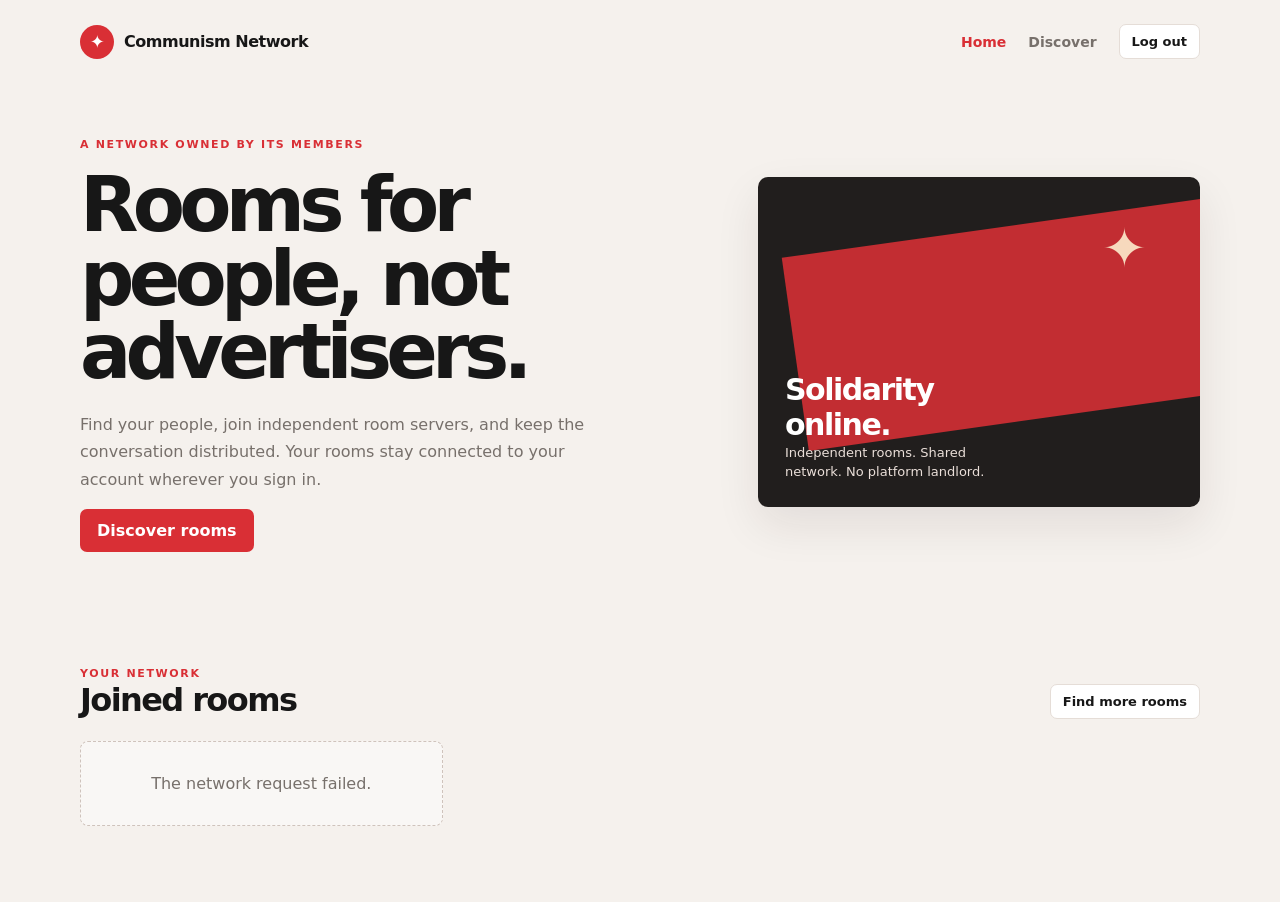
==== master/frontend/index.html @ 4d7acf7d "Integrate joined-room frontend and upstream changes" ====
<!doctype html>
<html lang="en"><head><meta charset="utf-8"><meta name="viewport" content="width=device-width, initial-scale=1"><title>Communism Network</title><link rel="stylesheet" href="app.css"></head>
<body><header class="shell topbar"><a class="brand" href="index.html"><span class="brand-mark">✦</span> Communism Network</a><nav class="nav"><a href="index.html" class="active">Home</a><a href="discover.html">Discover</a><button class="button ghost small" data-logout>Log out</button></nav></header>
<main class="shell"><section class="hero"><div><span class="eyebrow">A network owned by its members</span><h1>Rooms for people, not advertisers.</h1><p class="lede">Find your people, join independent room servers, and keep the conversation distributed. Your rooms stay connected to your account wherever you sign in.</p><a class="button primary" href="discover.html">Discover rooms</a></div><div class="hero-art"><div class="art-copy"><strong>Solidarity online.</strong><span>Independent rooms. Shared network. No platform landlord.</span></div></div></section>
<section class="section"><div class="section-heading"><div><span class="eyebrow">Your network</span><h2>Joined rooms</h2></div><a href="discover.html" class="button ghost small">Find more rooms</a></div><div class="grid" data-joined-rooms><div class="empty">Loading your rooms...</div></div></section></main><script src="app.js"></script></body></html>
---- master/frontend/app.css ----
:root {
  --ink: #171717;
  --muted: #77706b;
  --paper: #f5f1ed;
  --white: #fffdfb;
  --red: #d92f35;
  --red-dark: #a91f27;
  --line: #e5ddd7;
  --shadow: 0 18px 45px rgba(44, 25, 18, .09);
  font-family: Inter, ui-sans-serif, system-ui, -apple-system, BlinkMacSystemFont, "Segoe UI", sans-serif;
}

* { box-sizing: border-box; }
body { margin: 0; color: var(--ink); background: var(--paper); }
a { color: inherit; }
button, input { font: inherit; }
button { cursor: pointer; }
.shell { width: min(1120px, calc(100% - 40px)); margin: 0 auto; }
.topbar { display: flex; align-items: center; justify-content: space-between; padding: 24px 0; }
.brand { display: inline-flex; align-items: center; gap: 10px; text-decoration: none; font-weight: 850; letter-spacing: -.03em; }
.brand-mark { width: 34px; height: 34px; display: grid; place-items: center; color: white; background: var(--red); border-radius: 50%; font-size: 18px; }
.nav { display: flex; align-items: center; gap: 22px; color: var(--muted); font-size: 14px; font-weight: 700; }
.nav a { text-decoration: none; }
.nav a:hover, .nav a.active { color: var(--red); }
.button { border: 0; border-radius: 7px; padding: 12px 17px; font-weight: 800; text-decoration: none; display: inline-flex; justify-content: center; align-items: center; gap: 8px; }
.button.primary { color: white; background: var(--red); }
.button.primary:hover { background: var(--red-dark); }
.button.ghost { color: var(--ink); background: white; border: 1px solid var(--line); }
.button.small { padding: 9px 12px; font-size: 13px; }
.button:disabled { opacity: .55; cursor: wait; }
.hero { display: grid; grid-template-columns: 1.15fr .85fr; gap: 80px; align-items: center; min-height: 470px; padding: 50px 0 80px; }
.eyebrow { color: var(--red); text-transform: uppercase; font-size: 11px; font-weight: 900; letter-spacing: .15em; }
h1 { font-size: clamp(42px, 6vw, 76px); line-height: .97; letter-spacing: -.075em; margin: 16px 0 22px; max-width: 650px; }
h2 { font-size: 32px; letter-spacing: -.05em; margin: 0; }
.lede { color: var(--muted); line-height: 1.7; max-width: 520px; }
.hero-art { min-height: 330px; padding: 25px; position: relative; overflow: hidden; background: #211e1d; color: white; border-radius: 10px; box-shadow: var(--shadow); }
.hero-art:before { content: ""; position: absolute; inset: 14% -15% 27% 8%; background: var(--red); transform: rotate(-8deg); opacity: .88; }
.hero-art:after { content: "✦"; position: absolute; right: 12%; top: 12%; color: #f7d9bd; font-size: 54px; }
.art-copy { position: absolute; z-index: 1; bottom: 27px; left: 27px; max-width: 240px; }
.art-copy strong { display: block; font-size: 30px; letter-spacing: -.05em; }
.art-copy span { color: #eadfd9; font-size: 13px; }
.section { padding: 30px 0 76px; }
.section-heading { display: flex; justify-content: space-between; align-items: end; gap: 18px; margin-bottom: 22px; }
.section-heading p { margin: 0; color: var(--muted); font-size: 14px; }
.grid { display: grid; grid-template-columns: repeat(3, minmax(0, 1fr)); gap: 16px; }
.room-card { background: var(--white); border: 1px solid var(--line); border-radius: 8px; padding: 20px; min-height: 178px; display: flex; flex-direction: column; justify-content: space-between; }
.room-card h3 { margin: 0 0 6px; font-size: 20px; letter-spacing: -.03em; }
.room-card p { color: var(--muted); font-size: 13px; line-height: 1.5; margin: 0; overflow-wrap: anywhere; }
.room-actions { display: flex; justify-content: space-between; align-items: center; gap: 12px; margin-top: 18px; }
.status { color: var(--muted); font-size: 12px; font-weight: 700; }
.empty { border: 1px dashed #cfc3bc; padding: 32px; text-align: center; color: var(--muted); border-radius: 8px; background: rgba(255,255,255,.45); }
.auth-wrap { min-height: 100vh; display: grid; place-items: center; padding: 28px 0; }
.auth-card { width: min(420px, 100%); background: var(--white); border: 1px solid var(--line); border-radius: 9px; padding: 32px; box-shadow: var(--shadow); }
.auth-card h1 { font-size: 40px; margin: 22px 0 10px; }
.form { display: grid; gap: 15px; margin-top: 25px; }
.field { display: grid; gap: 7px; }
.field label { font-size: 13px; font-weight: 800; }
.field input { width: 100%; border: 1px solid #d8cec8; border-radius: 6px; padding: 12px 13px; background: white; }
.field input:focus { outline: 2px solid rgba(217,47,53,.22); border-color: var(--red); }
.form-error { color: var(--red-dark); background: #fff0ef; border-radius: 5px; padding: 10px 12px; font-size: 13px; }
.auth-foot { color: var(--muted); font-size: 13px; text-align: center; margin: 20px 0 0; }
.auth-foot a { color: var(--red-dark); font-weight: 800; }
.app-main { padding: 38px 0 80px; }
.dashboard-head { display: flex; justify-content: space-between; align-items: end; gap: 18px; margin-bottom: 32px; }
.dashboard-head p { color: var(--muted); margin: 8px 0 0; }
.toast { position: fixed; right: 22px; bottom: 22px; color: white; background: #2a2725; padding: 13px 16px; border-radius: 6px; box-shadow: var(--shadow); font-size: 13px; }
@media (max-width: 780px) {
  .shell { width: min(100% - 28px, 600px); }
  .nav { gap: 11px; font-size: 12px; }
  .hero { grid-template-columns: 1fr; gap: 26px; padding-top: 25px; }
  .hero-art { min-height: 240px; }
  .grid { grid-template-columns: 1fr; }
  .dashboard-head, .section-heading { align-items: start; flex-direction: column; }
}
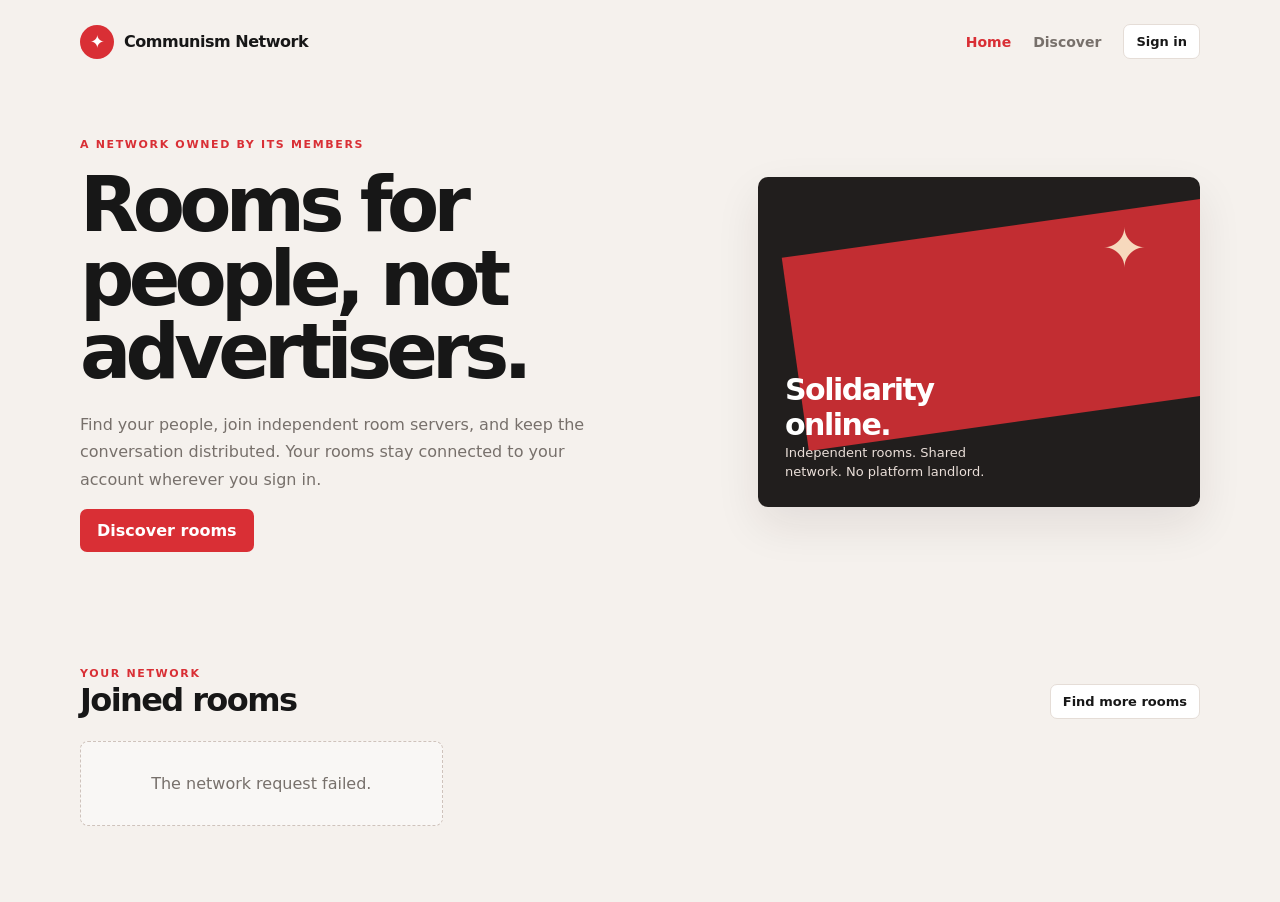
==== commit 8a3a3c49: "Deploy network and fix tunneled room chat" ====
--- a/master/frontend/index.html
+++ b/master/frontend/index.html
@@ -1,5 +1,9 @@
 <!doctype html>
-<html lang="en"><head><meta charset="utf-8"><meta name="viewport" content="width=device-width, initial-scale=1"><title>Communism Network</title><link rel="stylesheet" href="app.css"></head>
-<body><header class="shell topbar"><a class="brand" href="index.html"><span class="brand-mark">✦</span> Communism Network</a><nav class="nav"><a href="index.html" class="active">Home</a><a href="discover.html">Discover</a><button class="button ghost small" data-logout>Log out</button></nav></header>
-<main class="shell"><section class="hero"><div><span class="eyebrow">A network owned by its members</span><h1>Rooms for people, not advertisers.</h1><p class="lede">Find your people, join independent room servers, and keep the conversation distributed. Your rooms stay connected to your account wherever you sign in.</p><a class="button primary" href="discover.html">Discover rooms</a></div><div class="hero-art"><div class="art-copy"><strong>Solidarity online.</strong><span>Independent rooms. Shared network. No platform landlord.</span></div></div></section>
-<section class="section"><div class="section-heading"><div><span class="eyebrow">Your network</span><h2>Joined rooms</h2></div><a href="discover.html" class="button ghost small">Find more rooms</a></div><div class="grid" data-joined-rooms><div class="empty">Loading your rooms...</div></div></section></main><script src="app.js"></script></body></html>
+<html lang="en">
+<head>
+  <meta charset="utf-8">
+  <meta http-equiv="refresh" content="0; url=home.html">
+  <title>Communism Network</title>
+</head>
+<body><p><a href="home.html">Continue to Communism Network</a></p></body>
+</html>
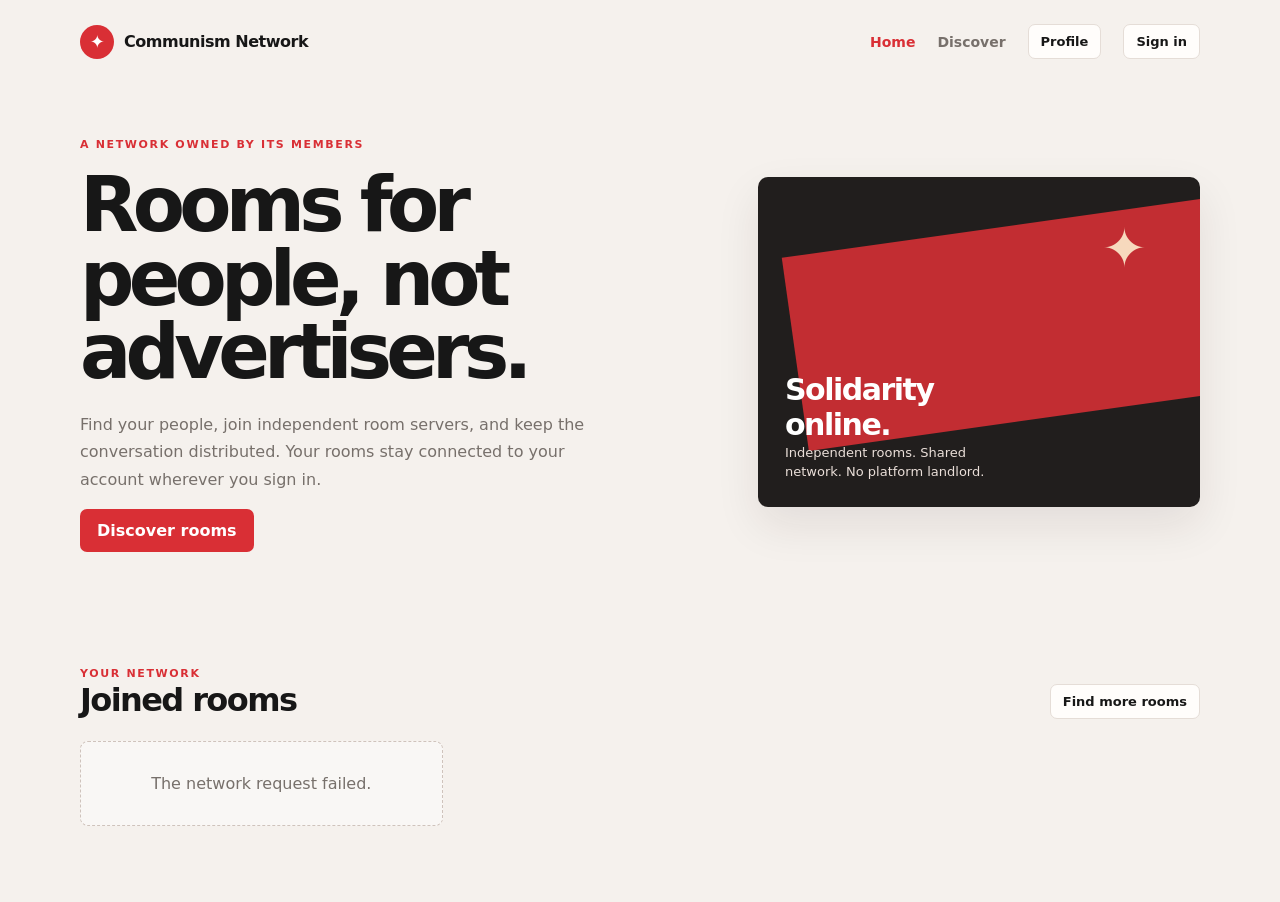
==== commit 1bf18e18: "Remove profile banner and prevent home theme flash" ====
--- a/master/frontend/index.html
+++ b/master/frontend/index.html
@@ -1,6 +1,7 @@
 <!doctype html>
 <html lang="en">
 <head>
+  <script>try{document.documentElement.dataset.theme=localStorage.getItem("cn-website-theme")||"paper"}catch(e){}</script>
   <meta charset="utf-8">
   <meta http-equiv="refresh" content="0; url=home.html">
   <title>Communism Network</title>
